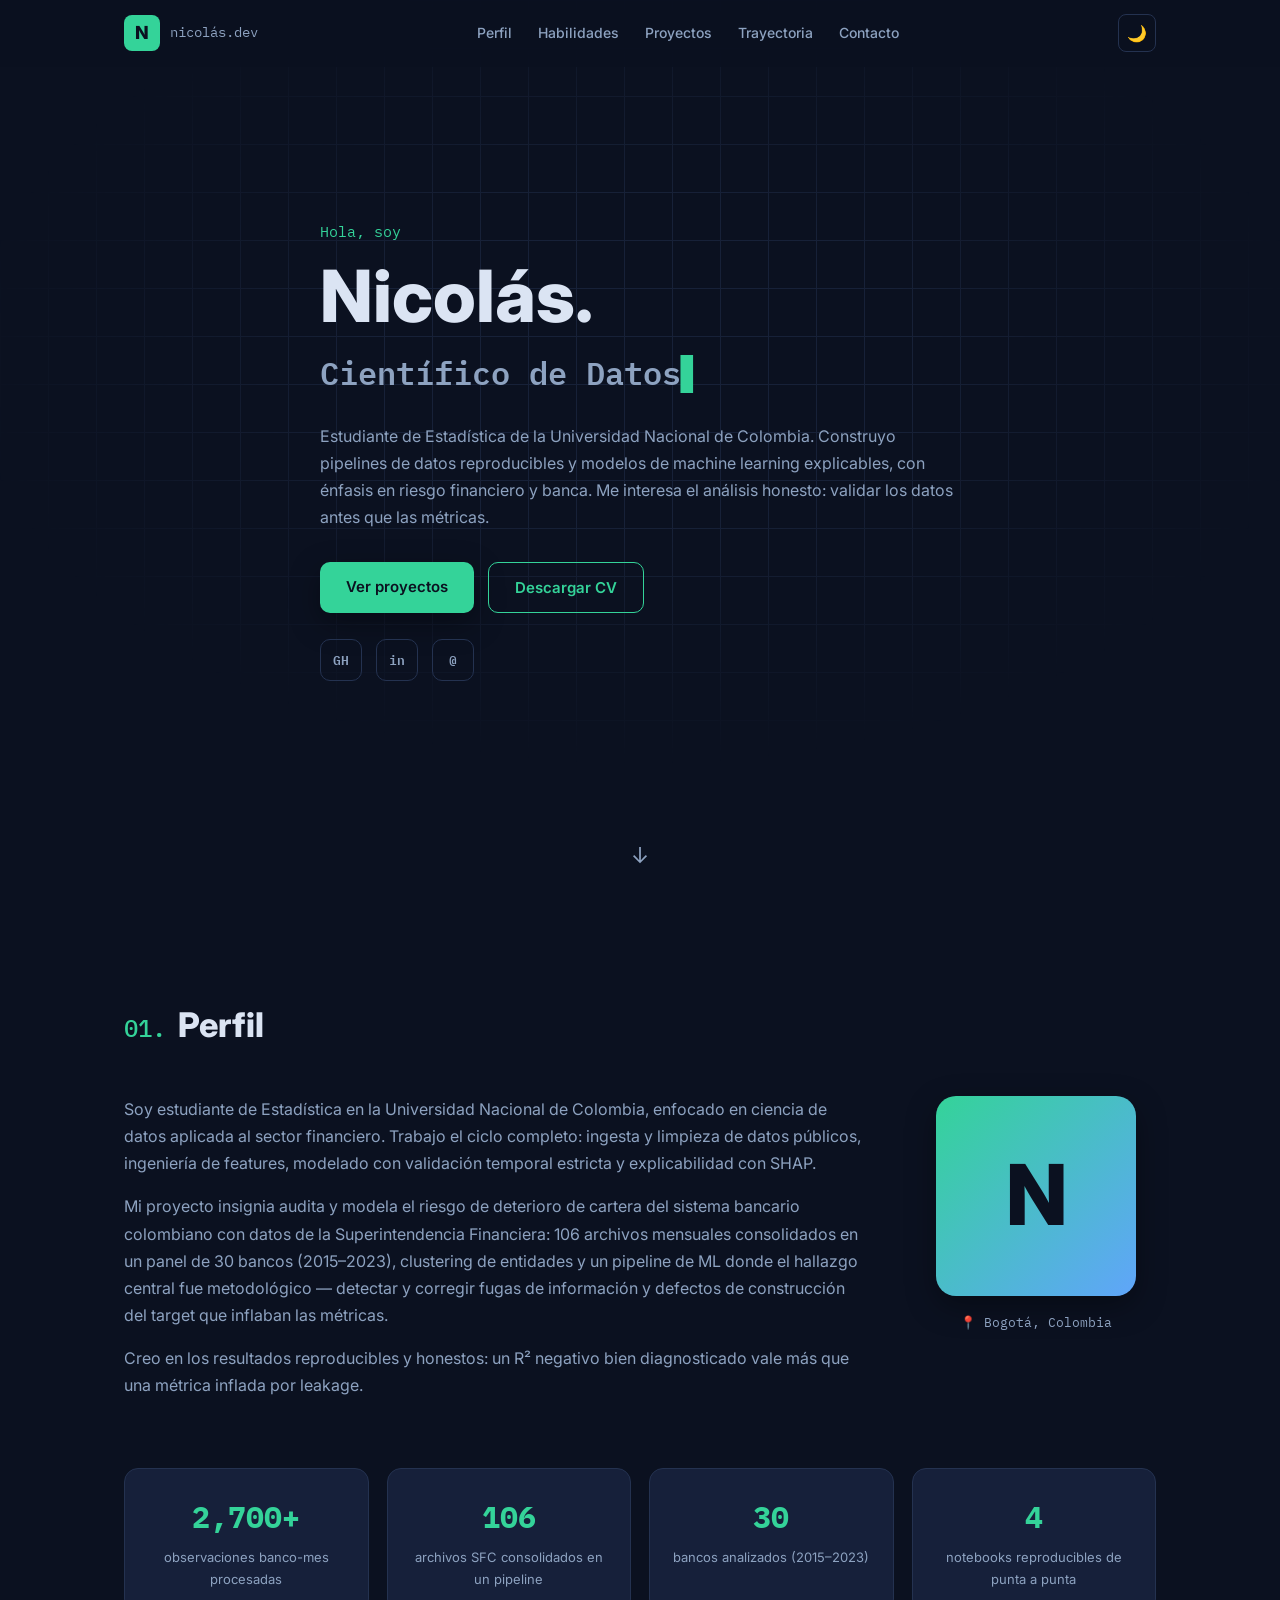
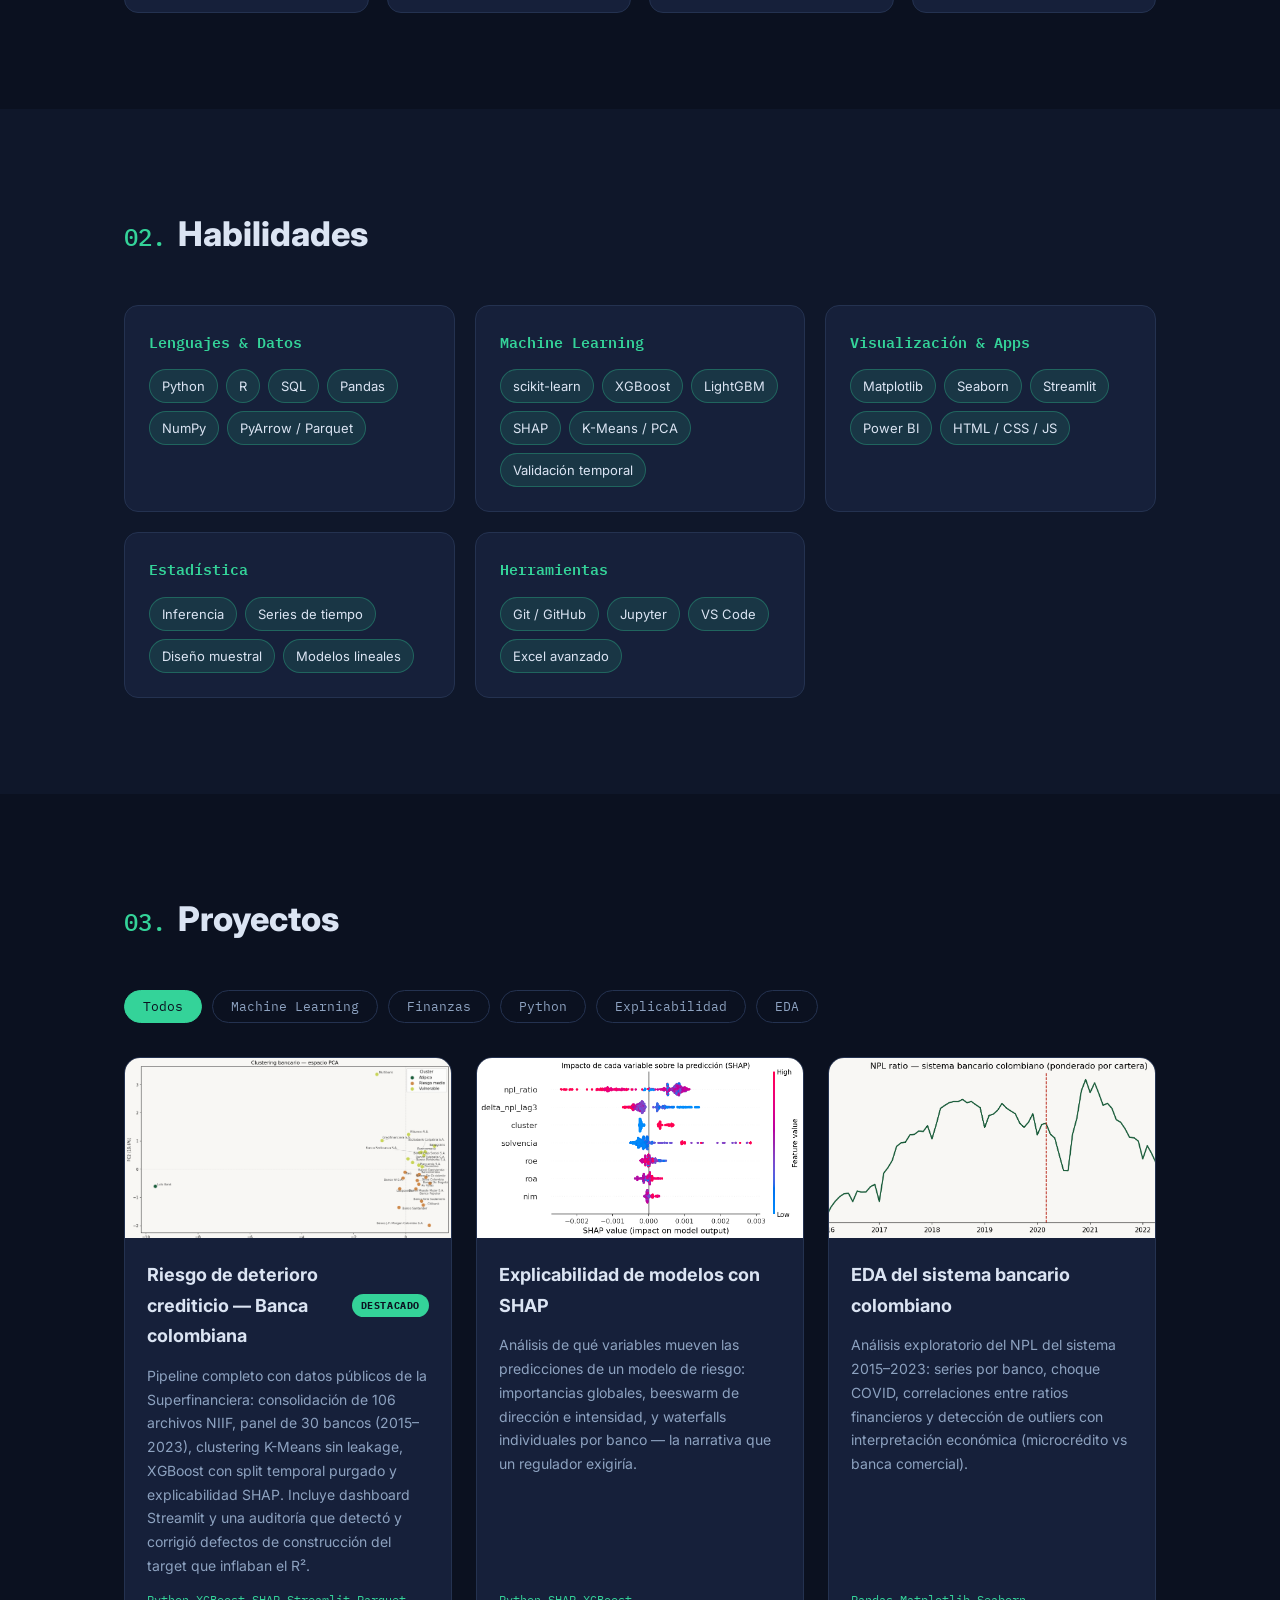
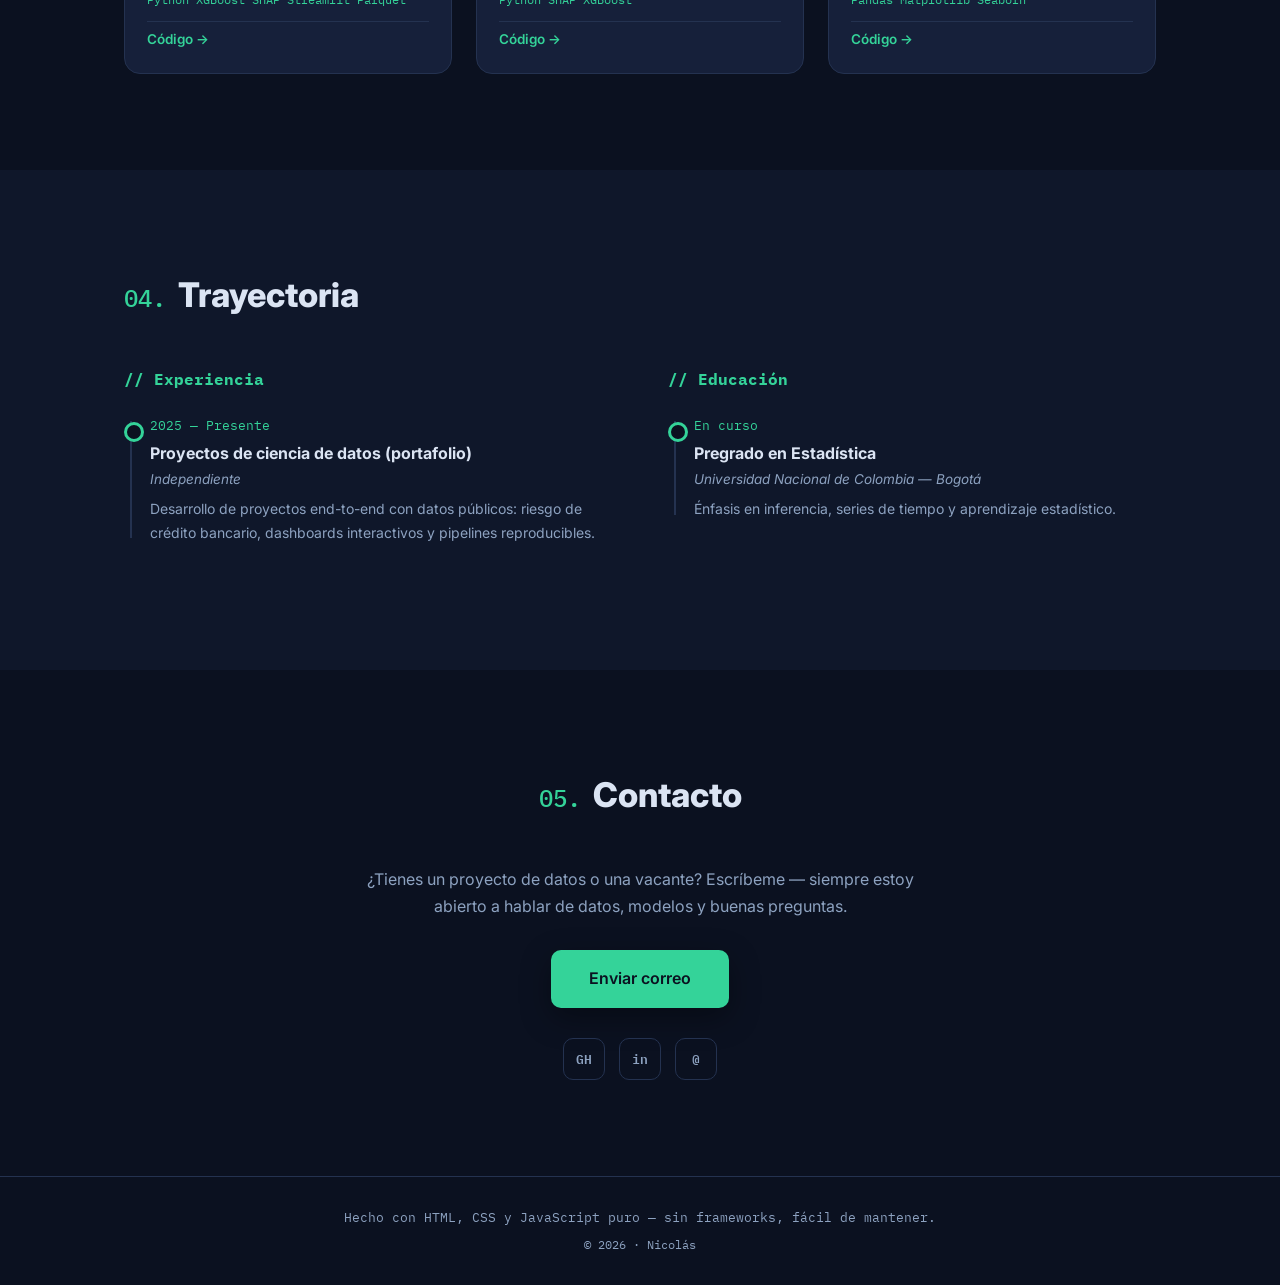
==== index.html @ 06d02b30 "primer commit" ====
<!DOCTYPE html>
<html lang="es">
<head>
  <meta charset="UTF-8" />
  <meta name="viewport" content="width=device-width, initial-scale=1.0" />
  <title>Portafolio · Científico de Datos</title>
  <meta name="description" content="Portafolio de ciencia de datos: machine learning, estadística y riesgo financiero." />

  <!-- Tipografías -->
  <link rel="preconnect" href="https://fonts.googleapis.com" />
  <link rel="preconnect" href="https://fonts.gstatic.com" crossorigin />
  <link href="https://fonts.googleapis.com/css2?family=Inter:wght@400;500;600;700;800&family=IBM+Plex+Mono:wght@400;500;600&display=swap" rel="stylesheet" />

  <link rel="stylesheet" href="css/styles.css" />
  <link rel="icon" href="data:image/svg+xml,<svg xmlns='http://www.w3.org/2000/svg' viewBox='0 0 100 100'><text y='80' font-size='80'>📊</text></svg>" />
</head>
<body>

  <!-- ════════ NAVBAR ════════ -->
  <header class="navbar" id="navbar">
    <nav class="navbar-inner">
      <a href="#inicio" class="logo">
        <span class="logo-mark" id="logo-iniciales">N</span>
        <span class="logo-text mono" id="logo-nombre">portafolio</span>
      </a>
      <ul class="nav-links" id="nav-links">
        <li><a href="#perfil">Perfil</a></li>
        <li><a href="#habilidades">Habilidades</a></li>
        <li><a href="#proyectos">Proyectos</a></li>
        <li><a href="#trayectoria">Trayectoria</a></li>
        <li><a href="#contacto">Contacto</a></li>
      </ul>
      <div class="nav-actions">
        <button id="theme-toggle" class="icon-btn" title="Cambiar tema" aria-label="Cambiar tema">🌙</button>
        <button id="menu-toggle" class="icon-btn menu-btn" aria-label="Abrir menú">☰</button>
      </div>
    </nav>
  </header>

  <main>
    <!-- ════════ HERO ════════ -->
    <section class="hero" id="inicio">
      <div class="hero-grid-bg" aria-hidden="true"></div>
      <div class="container hero-inner">
        <p class="hero-hello mono reveal">Hola, soy</p>
        <h1 class="hero-nombre reveal" id="hero-nombre">—</h1>
        <h2 class="hero-typed reveal">
          <span class="mono" id="typed"></span><span class="cursor" aria-hidden="true">▌</span>
        </h2>
        <p class="hero-resumen reveal" id="hero-resumen"></p>
        <div class="hero-cta reveal">
          <a href="#proyectos" class="btn btn-primario">Ver proyectos</a>
          <a href="#" id="btn-cv" class="btn btn-secundario" download>Descargar CV</a>
        </div>
        <div class="hero-redes reveal" id="hero-redes"></div>
      </div>
      <a href="#perfil" class="scroll-hint" aria-label="Bajar">↓</a>
    </section>

    <!-- ════════ PERFIL ════════ -->
    <section class="seccion" id="perfil">
      <div class="container">
        <h2 class="seccion-titulo reveal"><span class="mono num">01.</span> Perfil</h2>
        <div class="perfil-grid">
          <div class="perfil-texto reveal" id="sobre-mi"></div>
          <aside class="perfil-aside reveal">
            <div class="avatar" id="avatar">N</div>
            <p class="ubicacion mono" id="ubicacion">📍 —</p>
          </aside>
        </div>
        <div class="stats-grid" id="datos-rapidos"></div>
      </div>
    </section>

    <!-- ════════ HABILIDADES ════════ -->
    <section class="seccion seccion-alt" id="habilidades">
      <div class="container">
        <h2 class="seccion-titulo reveal"><span class="mono num">02.</span> Habilidades</h2>
        <div class="skills-grid" id="skills"></div>
      </div>
    </section>

    <!-- ════════ PROYECTOS ════════ -->
    <section class="seccion" id="proyectos">
      <div class="container">
        <h2 class="seccion-titulo reveal"><span class="mono num">03.</span> Proyectos</h2>
        <div class="filtros reveal" id="filtros"></div>
        <div class="proyectos-grid" id="lista-proyectos"></div>
      </div>
    </section>

    <!-- ════════ TRAYECTORIA ════════ -->
    <section class="seccion seccion-alt" id="trayectoria">
      <div class="container">
        <h2 class="seccion-titulo reveal"><span class="mono num">04.</span> Trayectoria</h2>
        <div class="trayectoria-grid">
          <div class="reveal">
            <h3 class="sub-titulo mono">// Experiencia</h3>
            <div class="timeline" id="experiencia"></div>
          </div>
          <div class="reveal">
            <h3 class="sub-titulo mono">// Educación</h3>
            <div class="timeline" id="educacion"></div>
          </div>
        </div>
      </div>
    </section>

    <!-- ════════ CONTACTO ════════ -->
    <section class="seccion" id="contacto">
      <div class="container contacto-inner reveal">
        <h2 class="seccion-titulo centrado"><span class="mono num">05.</span> Contacto</h2>
        <p class="contacto-texto">
          ¿Tienes un proyecto de datos o una vacante? Escríbeme — siempre estoy
          abierto a hablar de datos, modelos y buenas preguntas.
        </p>
        <a href="#" id="btn-email" class="btn btn-primario btn-grande">Enviar correo</a>
        <div class="hero-redes" id="contacto-redes"></div>
      </div>
    </section>
  </main>

  <footer class="footer">
    <p class="mono" id="footer-texto"></p>
    <p class="mono footer-anio">© <span id="anio"></span> · <span id="footer-nombre"></span></p>
  </footer>

  <button id="volver-arriba" class="volver-arriba" aria-label="Volver arriba" title="Volver arriba">↑</button>

  <!-- El contenido vive en data.js; main.js solo lo pinta -->
  <script src="js/data.js"></script>
  <script src="js/main.js"></script>
</body>
</html>
---- css/styles.css ----
/* ============================================================================
   ESTILOS DEL PORTAFOLIO
   ----------------------------------------------------------------------------
   Los colores se controlan con las variables de :root (tema oscuro) y
   [data-theme="light"] (tema claro). Para cambiar la paleta completa basta
   con editar estas variables.
   ========================================================================== */

:root {
  --bg:          #0b1120;   /* fondo principal */
  --bg-alt:      #0f172a;   /* fondo de secciones alternas */
  --card:        #16203a;   /* tarjetas */
  --borde:       #243250;
  --texto:       #dbe4f3;
  --texto-suave: #8da2c0;
  --acento:      #34d399;   /* verde-menta: enlaces, botones, detalles */
  --acento-2:    #60a5fa;   /* azul secundario */
  --sombra:      0 10px 30px rgba(0, 0, 0, 0.35);
}

[data-theme="light"] {
  --bg:          #f6f4ef;
  --bg-alt:      #eceae2;
  --card:        #ffffff;
  --borde:       #d8d2c4;
  --texto:       #16202e;
  --texto-suave: #5b6b80;
  --acento:      #0e8a64;
  --acento-2:    #2563eb;
  --sombra:      0 10px 25px rgba(60, 50, 30, 0.12);
}

/* ── Base ────────────────────────────────────────────────────────────────── */
* { margin: 0; padding: 0; box-sizing: border-box; }

html { scroll-behavior: smooth; }

body {
  font-family: "Inter", system-ui, sans-serif;
  background: var(--bg);
  color: var(--texto);
  line-height: 1.7;
  transition: background 0.3s ease, color 0.3s ease;
}

.mono { font-family: "IBM Plex Mono", monospace; }

.container { max-width: 1080px; margin: 0 auto; padding: 0 24px; }

a { color: var(--acento); text-decoration: none; }
a:hover { text-decoration: underline; }

img { max-width: 100%; display: block; }

/* ── Navbar ──────────────────────────────────────────────────────────────── */
.navbar {
  position: fixed; top: 0; left: 0; right: 0; z-index: 100;
  background: color-mix(in srgb, var(--bg) 85%, transparent);
  backdrop-filter: blur(10px);
  border-bottom: 1px solid transparent;
  transition: border-color 0.3s ease;
}
.navbar.scrolled { border-bottom-color: var(--borde); }

.navbar-inner {
  max-width: 1080px; margin: 0 auto; padding: 14px 24px;
  display: flex; align-items: center; justify-content: space-between; gap: 16px;
}

.logo { display: flex; align-items: center; gap: 10px; text-decoration: none !important; }
.logo-mark {
  width: 36px; height: 36px; border-radius: 8px;
  display: grid; place-items: center;
  background: var(--acento); color: var(--bg);
  font-weight: 800; font-size: 18px;
}
.logo-text { color: var(--texto-suave); font-size: 14px; }

.nav-links { display: flex; gap: 26px; list-style: none; }
.nav-links a {
  color: var(--texto-suave); font-size: 14px; font-weight: 500;
  text-decoration: none !important;
}
.nav-links a:hover, .nav-links a.activo { color: var(--acento); }

.nav-actions { display: flex; gap: 8px; }
.icon-btn {
  background: none; border: 1px solid var(--borde); color: var(--texto);
  border-radius: 8px; width: 38px; height: 38px; cursor: pointer; font-size: 16px;
  transition: border-color 0.2s ease;
}
.icon-btn:hover { border-color: var(--acento); }
.menu-btn { display: none; }

/* ── Hero ────────────────────────────────────────────────────────────────── */
.hero {
  min-height: 100vh; display: flex; align-items: center; position: relative;
  overflow: hidden;
}
.hero-grid-bg {
  position: absolute; inset: 0; opacity: 0.5; pointer-events: none;
  background-image:
    linear-gradient(var(--borde) 1px, transparent 1px),
    linear-gradient(90deg, var(--borde) 1px, transparent 1px);
  background-size: 48px 48px;
  mask-image: radial-gradient(ellipse 70% 60% at 50% 40%, black 30%, transparent 75%);
  -webkit-mask-image: radial-gradient(ellipse 70% 60% at 50% 40%, black 30%, transparent 75%);
}
.hero-inner { position: relative; }

.hero-hello { color: var(--acento); font-size: 15px; margin-bottom: 12px; }
.hero-nombre { font-size: clamp(40px, 7vw, 72px); font-weight: 800; line-height: 1.1; }
.hero-typed {
  font-size: clamp(20px, 3.4vw, 32px); font-weight: 600;
  color: var(--texto-suave); margin: 10px 0 22px; min-height: 1.4em;
}
.cursor { color: var(--acento); animation: parpadeo 1s step-end infinite; }
@keyframes parpadeo { 50% { opacity: 0; } }

.hero-resumen { max-width: 640px; color: var(--texto-suave); margin-bottom: 30px; }

.hero-cta { display: flex; gap: 14px; flex-wrap: wrap; margin-bottom: 26px; }

.btn {
  display: inline-block; padding: 12px 26px; border-radius: 10px;
  font-weight: 600; font-size: 15px; text-decoration: none !important;
  transition: transform 0.15s ease, box-shadow 0.15s ease;
}
.btn:hover { transform: translateY(-2px); }
.btn-primario { background: var(--acento); color: var(--bg); box-shadow: var(--sombra); }
.btn-secundario { border: 1.5px solid var(--acento); color: var(--acento); }
.btn-grande { padding: 15px 38px; font-size: 16px; }

.hero-redes { display: flex; gap: 14px; }
.hero-redes a {
  width: 42px; height: 42px; border: 1px solid var(--borde); border-radius: 10px;
  display: grid; place-items: center; color: var(--texto-suave);
  font-size: 13px; font-weight: 600; text-decoration: none !important;
  font-family: "IBM Plex Mono", monospace;
  transition: border-color 0.2s ease, color 0.2s ease, transform 0.15s ease;
}
.hero-redes a:hover { border-color: var(--acento); color: var(--acento); transform: translateY(-2px); }

.scroll-hint {
  position: absolute; bottom: 26px; left: 50%; transform: translateX(-50%);
  color: var(--texto-suave); font-size: 22px; text-decoration: none !important;
  animation: flotar 2s ease-in-out infinite;
}
@keyframes flotar { 50% { transform: translateX(-50%) translateY(8px); } }

/* ── Secciones ───────────────────────────────────────────────────────────── */
.seccion { padding: 96px 0; }
.seccion-alt { background: var(--bg-alt); }

.seccion-titulo {
  font-size: clamp(26px, 4vw, 34px); font-weight: 800; margin-bottom: 42px;
  display: flex; align-items: baseline; gap: 12px;
}
.seccion-titulo .num { color: var(--acento); font-size: 0.7em; font-weight: 500; }
.seccion-titulo.centrado { justify-content: center; }

.sub-titulo { color: var(--acento); font-size: 16px; margin-bottom: 22px; }

/* ── Perfil ──────────────────────────────────────────────────────────────── */
.perfil-grid {
  display: grid; grid-template-columns: 1fr 240px; gap: 48px; align-items: start;
}
.perfil-texto p { margin-bottom: 16px; color: var(--texto-suave); }
.perfil-texto p strong { color: var(--texto); }

.perfil-aside { text-align: center; }
.avatar {
  width: 200px; height: 200px; margin: 0 auto 16px; border-radius: 20px;
  display: grid; place-items: center;
  font-size: 84px; font-weight: 800; color: var(--bg);
  background: linear-gradient(135deg, var(--acento), var(--acento-2));
  box-shadow: var(--sombra);
}
.ubicacion { color: var(--texto-suave); font-size: 13px; }

.stats-grid {
  display: grid; grid-template-columns: repeat(auto-fit, minmax(200px, 1fr));
  gap: 18px; margin-top: 52px;
}
.stat-card {
  background: var(--card); border: 1px solid var(--borde); border-radius: 14px;
  padding: 22px; text-align: center;
}
.stat-num { font-size: 30px; font-weight: 800; color: var(--acento); font-family: "IBM Plex Mono", monospace; }
.stat-texto { font-size: 13px; color: var(--texto-suave); margin-top: 4px; }

/* ── Habilidades ─────────────────────────────────────────────────────────── */
.skills-grid {
  display: grid; grid-template-columns: repeat(auto-fit, minmax(280px, 1fr)); gap: 20px;
}
.skill-card {
  background: var(--card); border: 1px solid var(--borde); border-radius: 14px;
  padding: 24px; transition: transform 0.2s ease, border-color 0.2s ease;
}
.skill-card:hover { transform: translateY(-4px); border-color: var(--acento); }
.skill-card h3 {
  font-size: 15px; margin-bottom: 14px; color: var(--acento);
  font-family: "IBM Plex Mono", monospace; font-weight: 600;
}
.chips { display: flex; flex-wrap: wrap; gap: 8px; }
.chip {
  font-size: 13px; padding: 5px 12px; border-radius: 999px;
  background: color-mix(in srgb, var(--acento) 12%, transparent);
  color: var(--texto); border: 1px solid color-mix(in srgb, var(--acento) 30%, transparent);
}

/* ── Proyectos ───────────────────────────────────────────────────────────── */
.filtros { display: flex; flex-wrap: wrap; gap: 10px; margin-bottom: 34px; }
.filtro-btn {
  background: none; border: 1px solid var(--borde); color: var(--texto-suave);
  padding: 7px 18px; border-radius: 999px; cursor: pointer; font-size: 13px;
  font-family: "IBM Plex Mono", monospace;
  transition: all 0.2s ease;
}
.filtro-btn:hover { border-color: var(--acento); color: var(--acento); }
.filtro-btn.activo { background: var(--acento); border-color: var(--acento); color: var(--bg); }

.proyectos-grid {
  display: grid; grid-template-columns: repeat(auto-fill, minmax(320px, 1fr)); gap: 24px;
}
.proyecto-card {
  background: var(--card); border: 1px solid var(--borde); border-radius: 16px;
  overflow: hidden; display: flex; flex-direction: column;
  transition: transform 0.2s ease, border-color 0.2s ease, box-shadow 0.2s ease;
}
.proyecto-card:hover { transform: translateY(-6px); border-color: var(--acento); box-shadow: var(--sombra); }
.proyecto-card.oculto { display: none; }

.proyecto-img { height: 180px; overflow: hidden; background: var(--bg-alt); }
.proyecto-img img { width: 100%; height: 100%; object-fit: cover; object-position: top; transition: transform 0.3s ease; }
.proyecto-card:hover .proyecto-img img { transform: scale(1.04); }

.proyecto-body { padding: 22px; display: flex; flex-direction: column; gap: 12px; flex: 1; }
.proyecto-titulo { font-size: 18px; font-weight: 700; display: flex; gap: 8px; align-items: center; }
.badge-destacado {
  font-size: 10px; padding: 3px 9px; border-radius: 999px; letter-spacing: 0.06em;
  background: var(--acento); color: var(--bg); font-family: "IBM Plex Mono", monospace;
}
.proyecto-desc { font-size: 14px; color: var(--texto-suave); flex: 1; }
.proyecto-tecs { display: flex; flex-wrap: wrap; gap: 7px; }
.proyecto-tecs span {
  font-size: 11.5px; color: var(--acento); font-family: "IBM Plex Mono", monospace;
}
.proyecto-links { display: flex; gap: 16px; padding-top: 6px; border-top: 1px solid var(--borde); }
.proyecto-links a { font-size: 13.5px; font-weight: 600; }

/* ── Trayectoria (timeline) ──────────────────────────────────────────────── */
.trayectoria-grid { display: grid; grid-template-columns: 1fr 1fr; gap: 56px; }

.timeline { position: relative; padding-left: 26px; }
.timeline::before {
  content: ""; position: absolute; left: 6px; top: 6px; bottom: 6px;
  width: 2px; background: var(--borde);
}
.timeline-item { position: relative; margin-bottom: 30px; }
.timeline-item::before {
  content: ""; position: absolute; left: -26px; top: 7px;
  width: 14px; height: 14px; border-radius: 50%;
  background: var(--bg); border: 3px solid var(--acento);
}
.timeline-periodo { font-size: 12.5px; color: var(--acento); font-family: "IBM Plex Mono", monospace; }
.timeline-cargo { font-weight: 700; margin: 3px 0 1px; }
.timeline-lugar { font-size: 13.5px; color: var(--texto-suave); font-style: italic; }
.timeline-desc { font-size: 14px; color: var(--texto-suave); margin-top: 6px; }

/* ── Contacto / footer ───────────────────────────────────────────────────── */
.contacto-inner { text-align: center; max-width: 620px; }
.contacto-texto { color: var(--texto-suave); margin-bottom: 30px; }
.contacto-inner .hero-redes { justify-content: center; margin-top: 30px; }

.footer {
  border-top: 1px solid var(--borde); padding: 30px 24px; text-align: center;
  color: var(--texto-suave); font-size: 13px;
}
.footer-anio { margin-top: 6px; font-size: 12px; }

.volver-arriba {
  position: fixed; right: 22px; bottom: 22px; z-index: 90;
  width: 44px; height: 44px; border-radius: 12px; border: 1px solid var(--borde);
  background: var(--card); color: var(--acento); font-size: 18px; cursor: pointer;
  opacity: 0; pointer-events: none; transition: opacity 0.25s ease;
}
.volver-arriba.visible { opacity: 1; pointer-events: auto; }

/* ── Animación de aparición al hacer scroll ──────────────────────────────── */
.reveal { opacity: 0; transform: translateY(24px); transition: opacity 0.6s ease, transform 0.6s ease; }
.reveal.visible { opacity: 1; transform: none; }

/* ── Responsive ──────────────────────────────────────────────────────────── */
@media (max-width: 820px) {
  .perfil-grid { grid-template-columns: 1fr; }
  .perfil-aside { order: -1; }
  .trayectoria-grid { grid-template-columns: 1fr; gap: 40px; }

  .menu-btn { display: block; }
  .nav-links {
    position: fixed; top: 64px; right: 0; left: 0;
    background: var(--bg); border-bottom: 1px solid var(--borde);
    flex-direction: column; gap: 0; padding: 8px 0;
    transform: translateY(-130%); transition: transform 0.25s ease;
  }
  .nav-links.abierto { transform: none; }
  .nav-links li { text-align: center; }
  .nav-links a { display: block; padding: 13px; font-size: 15px; }
}
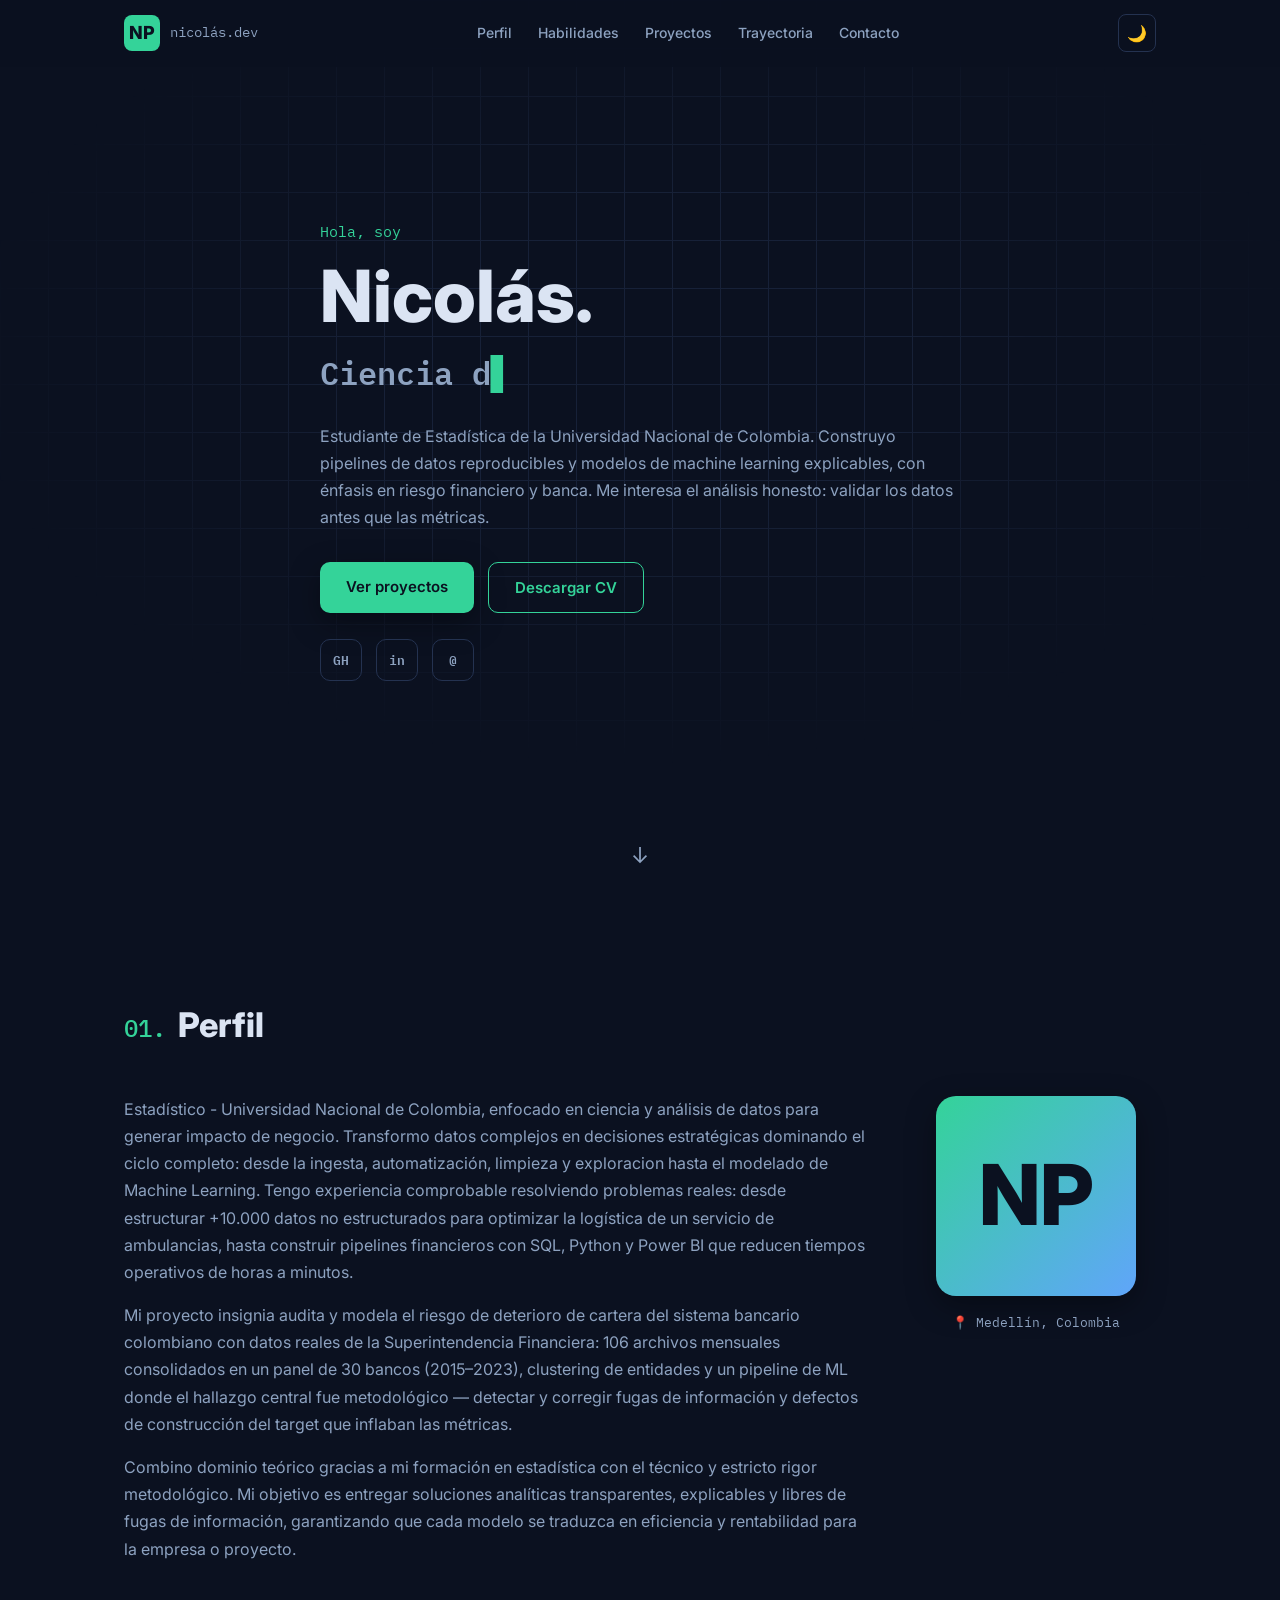
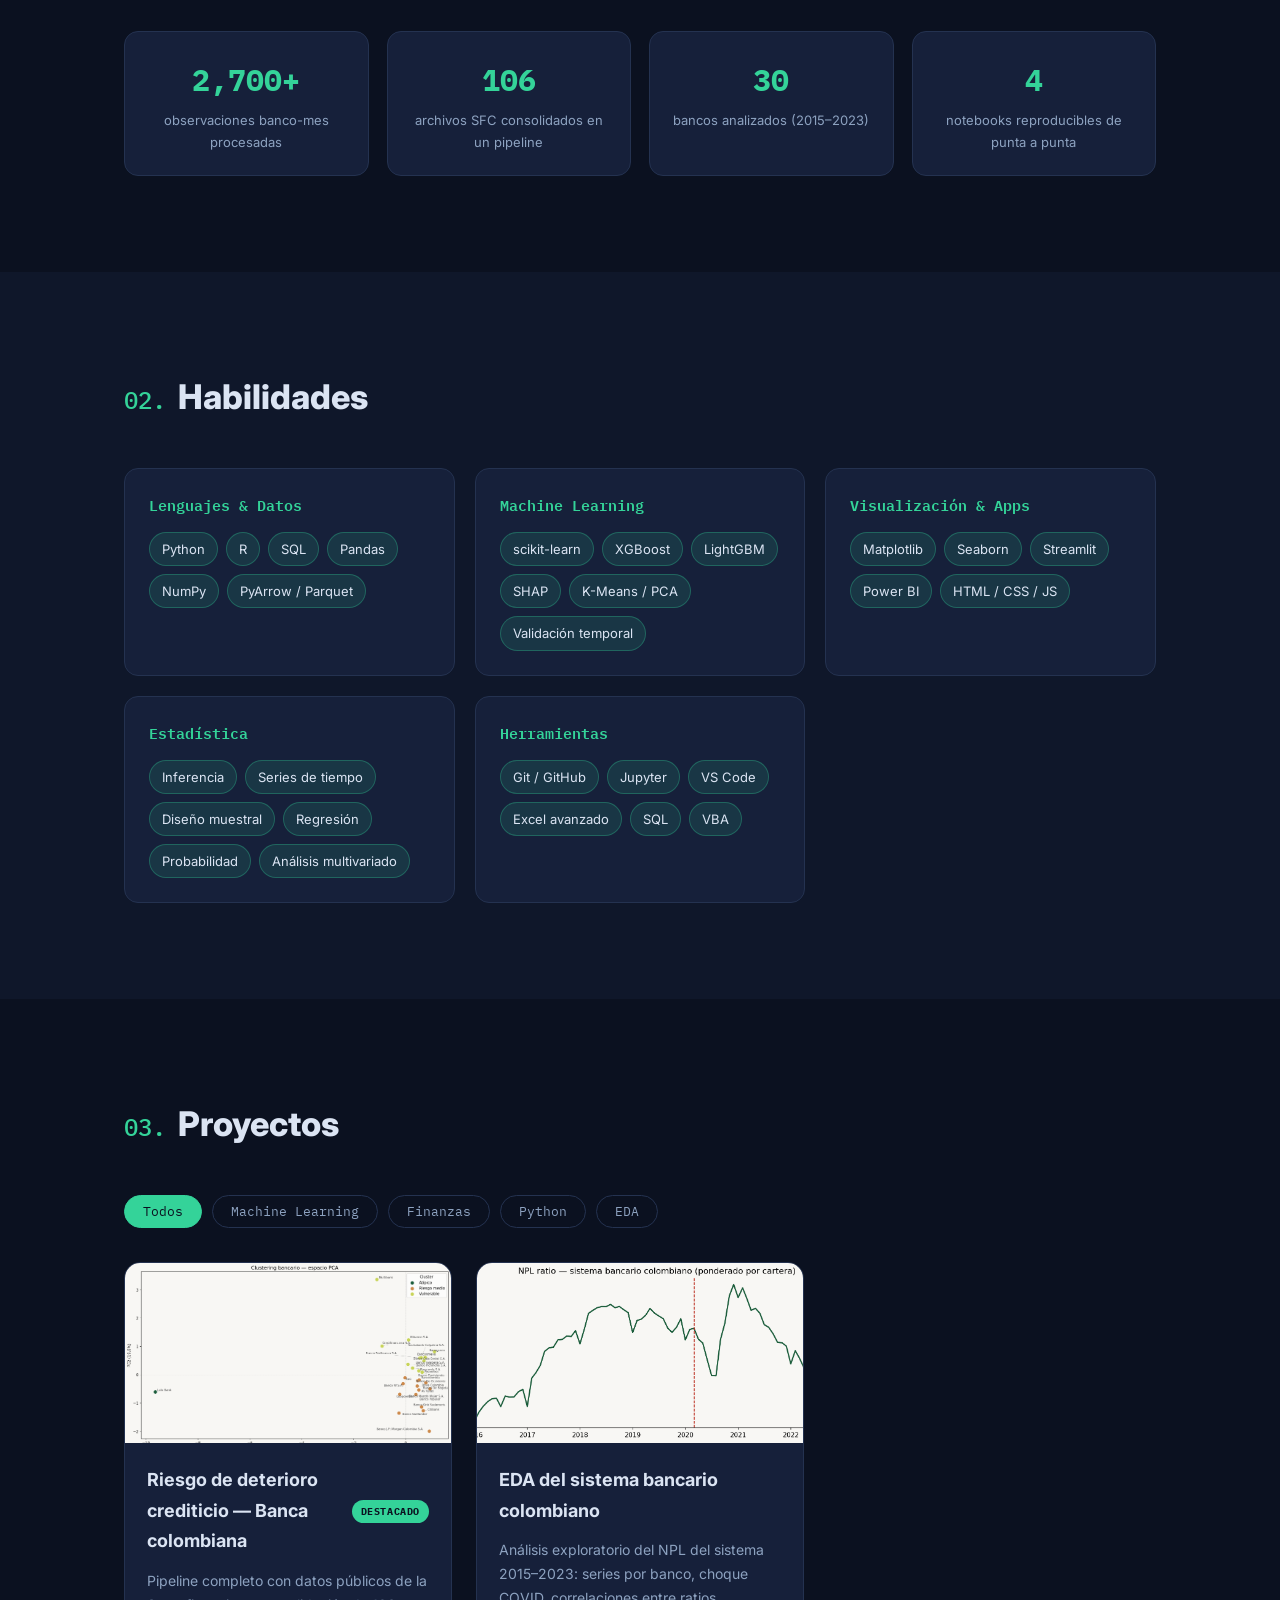
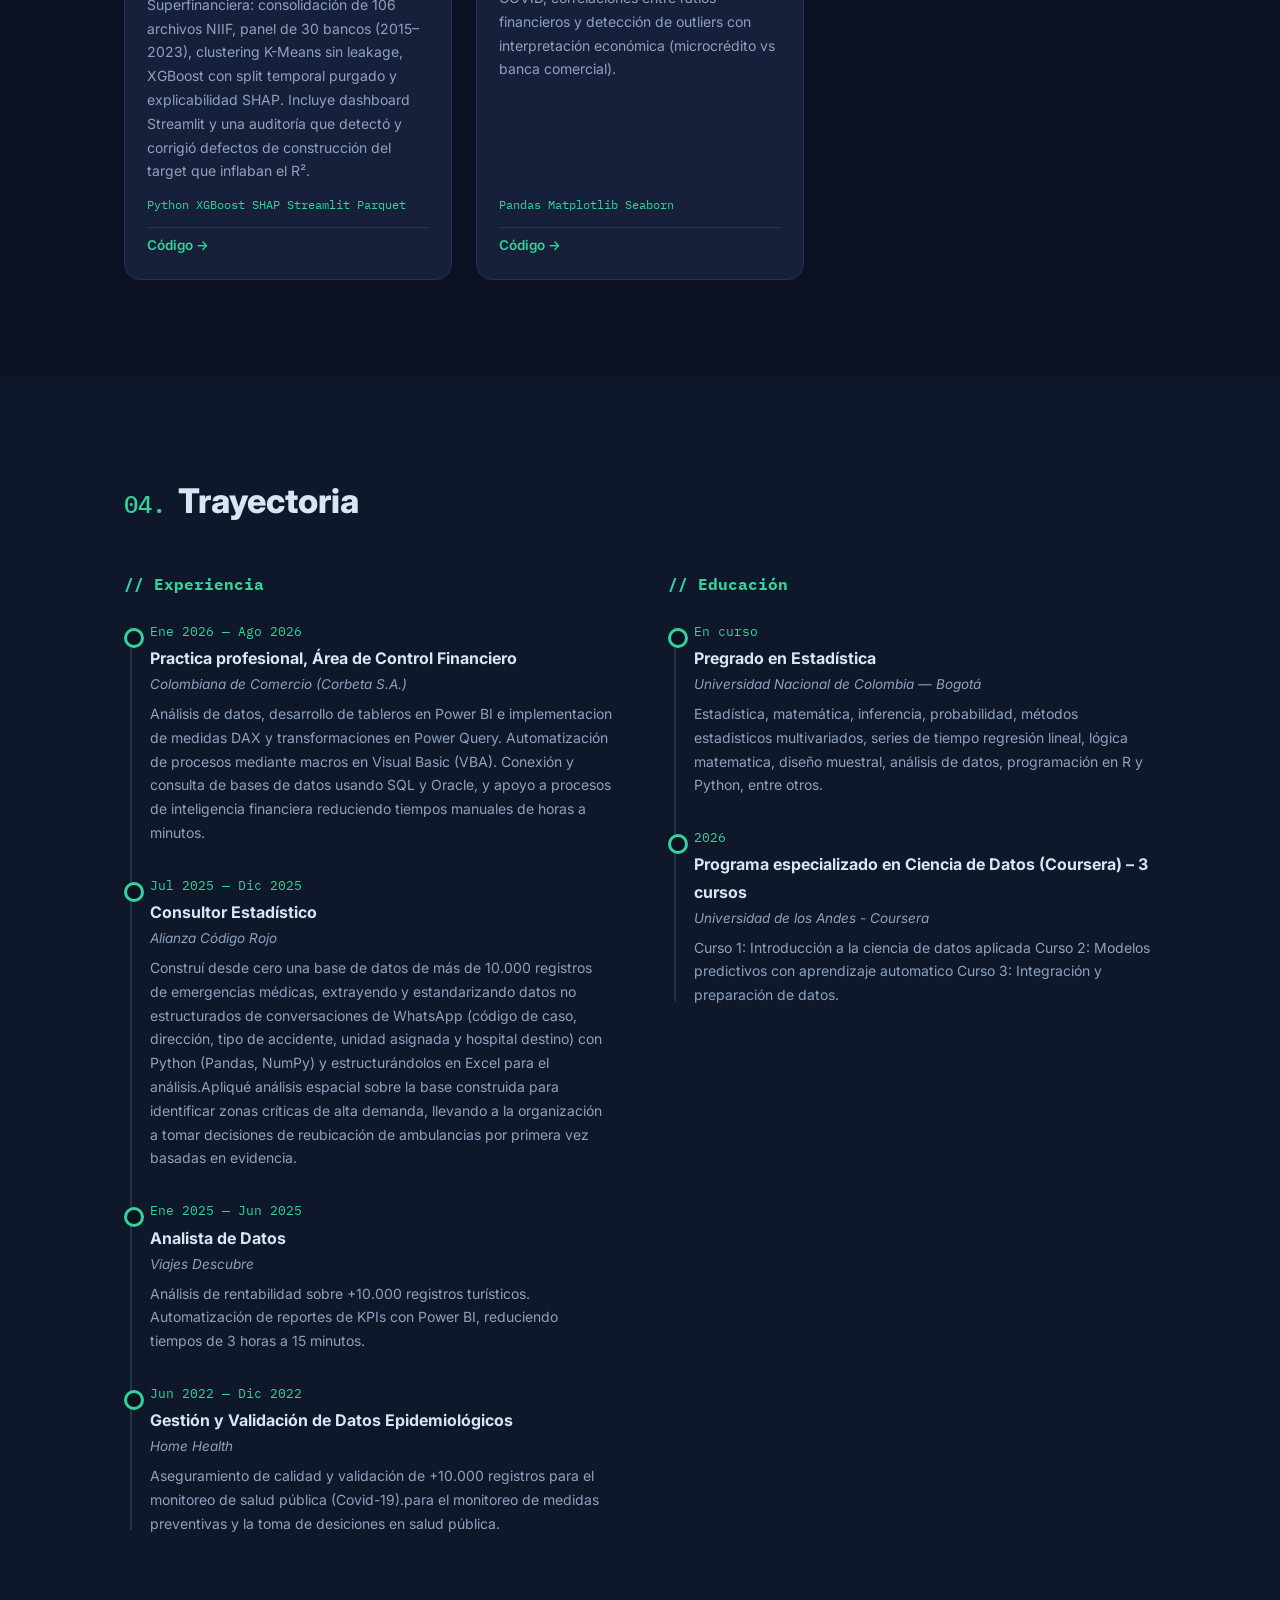
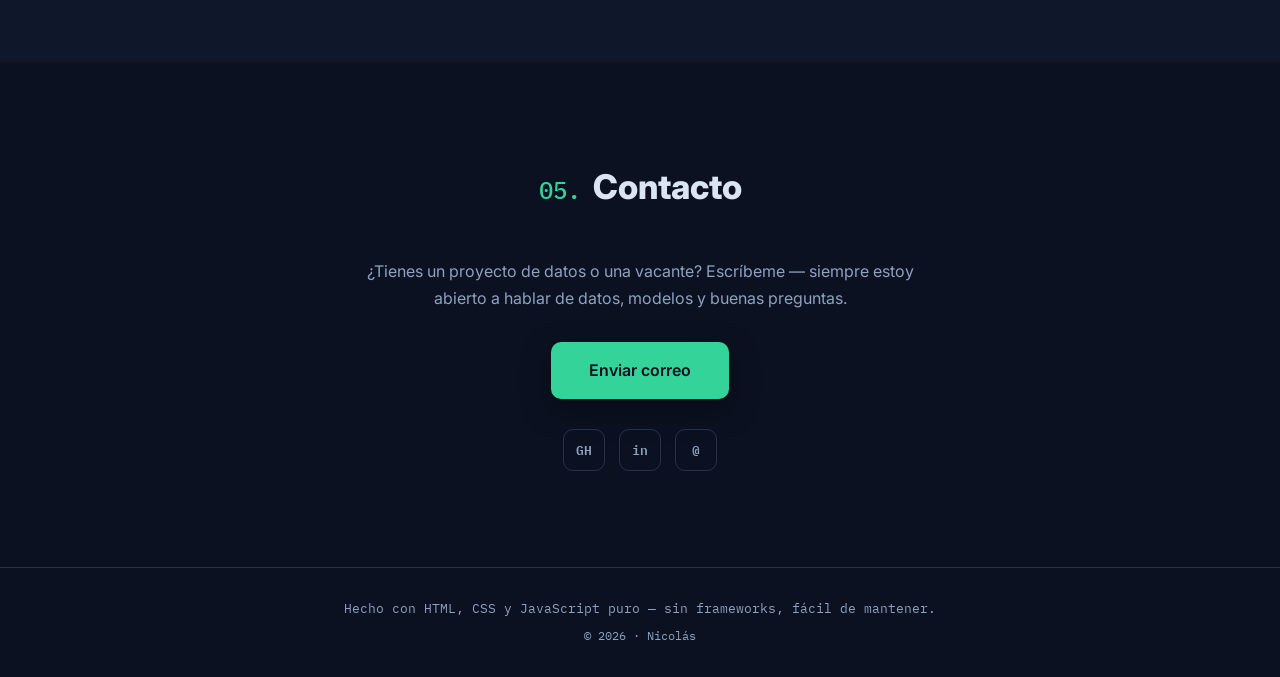
==== commit f7a0eb6c: "Correcciones minimas en experiencia" ====
--- a/index.html
+++ b/index.html
@@ -1,6 +1,6 @@
 <!DOCTYPE html>
 <html lang="es">
-<head>
+<head>  
   <meta charset="UTF-8" />
   <meta name="viewport" content="width=device-width, initial-scale=1.0" />
   <title>Portafolio · Científico de Datos</title>
